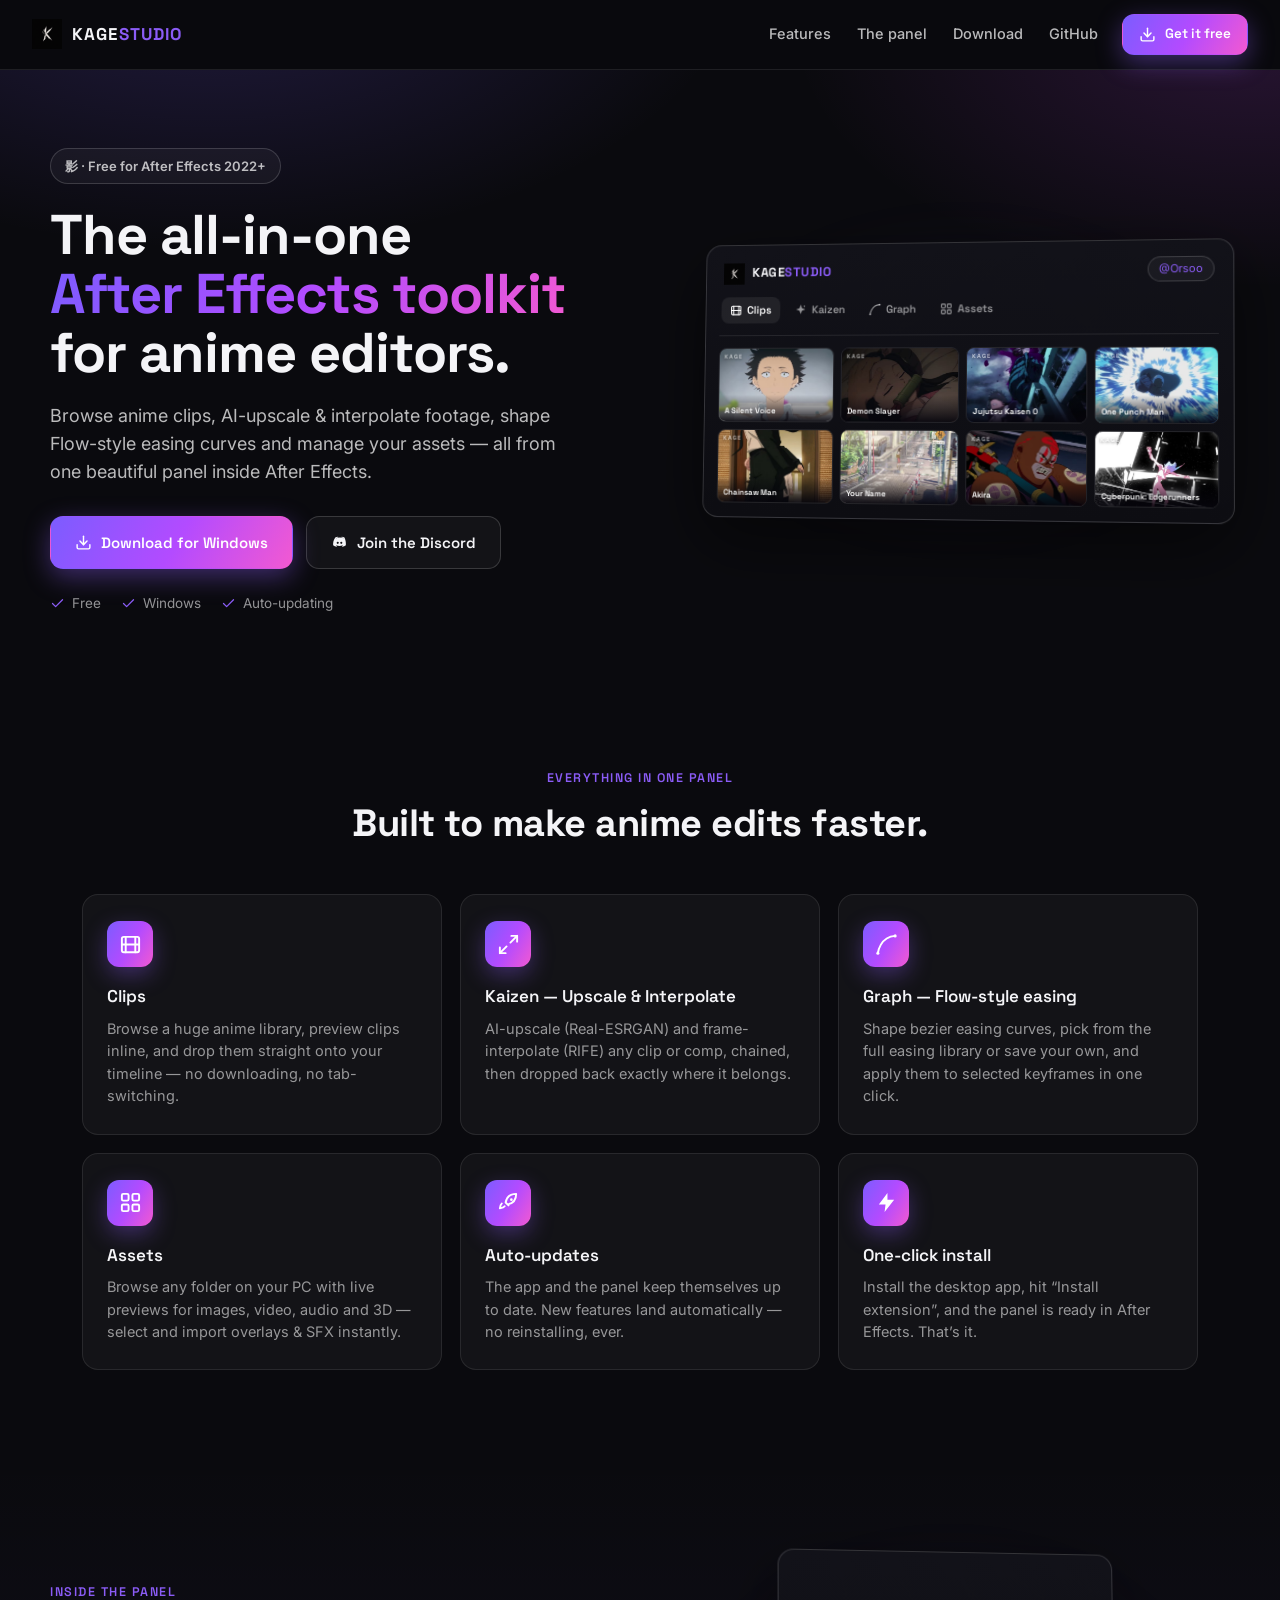
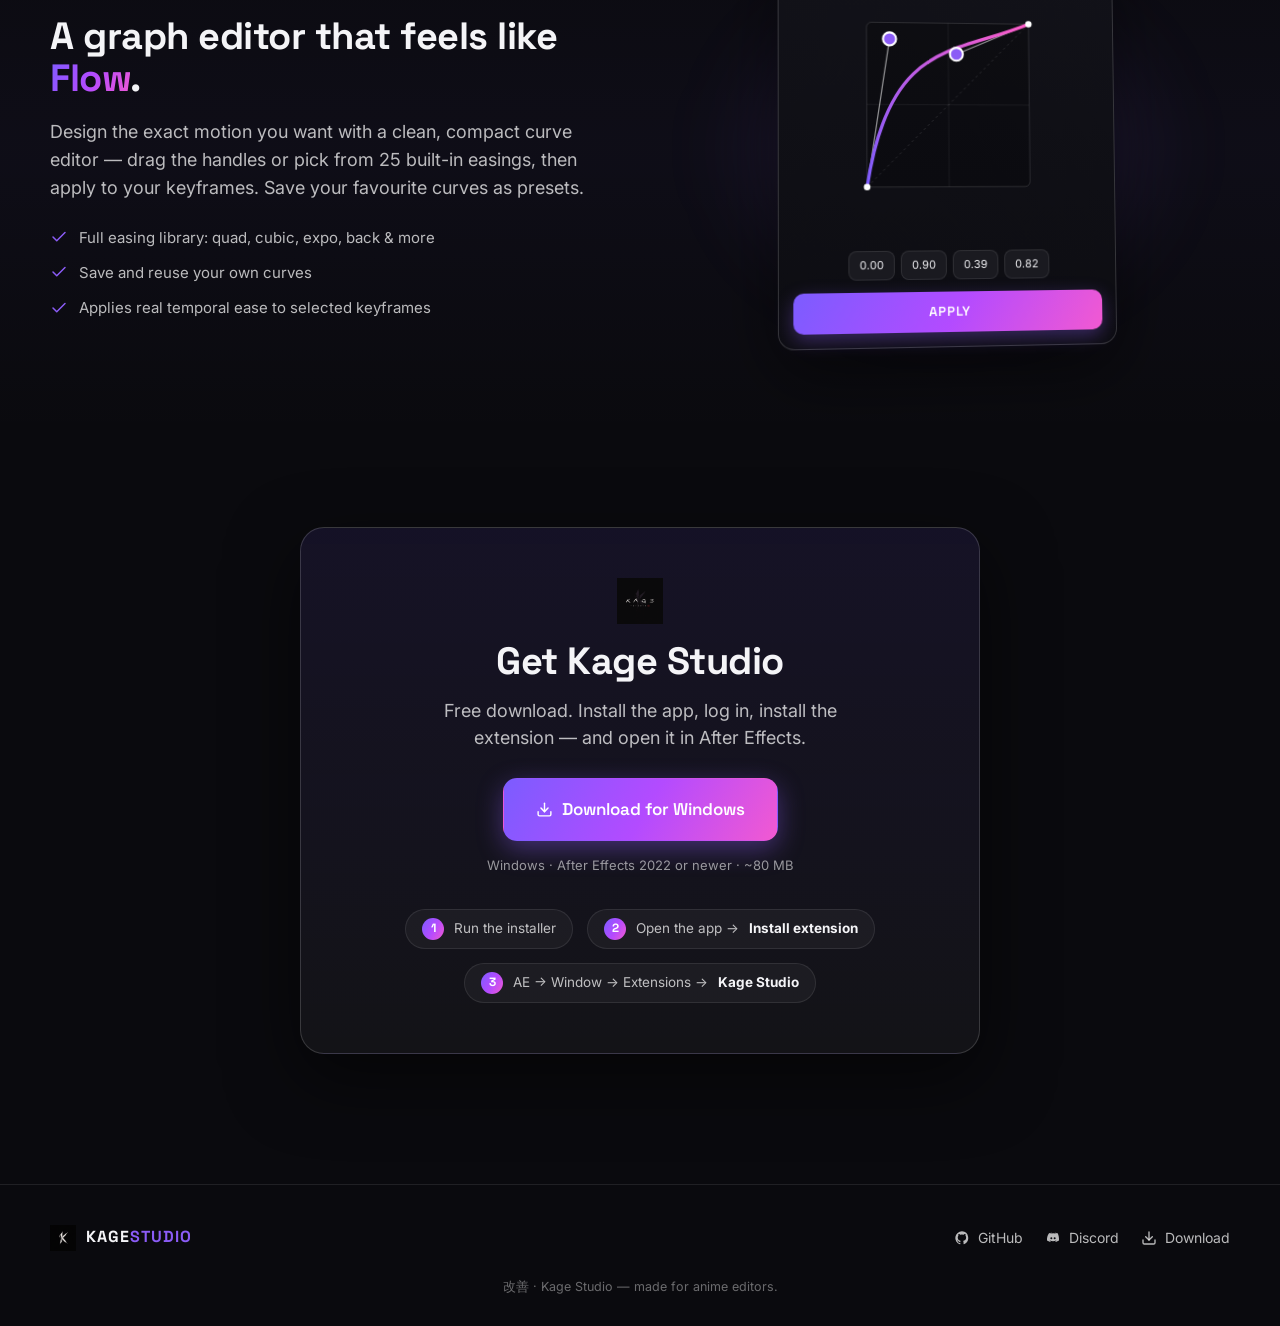
==== index.html @ c1c587dd "Kage Studio website" ====
<!DOCTYPE html>
<html lang="en">
<head>
    <meta charset="utf-8" />
    <meta name="viewport" content="width=device-width, initial-scale=1" />
    <title>Kage Studio — the all-in-one After Effects toolkit for anime editors</title>
    <meta name="description" content="Browse anime clips, AI-upscale and interpolate footage, shape Flow-style easing curves and manage assets — all inside an After Effects panel. Free, with automatic updates." />
    <meta property="og:title" content="Kage Studio" />
    <meta property="og:description" content="The all-in-one After Effects toolkit for anime editors." />
    <meta property="og:type" content="website" />
    <link rel="icon" href="assets/logo-k.png" />
    <link rel="preconnect" href="https://fonts.googleapis.com" />
    <link rel="preconnect" href="https://fonts.gstatic.com" crossorigin />
    <link href="https://fonts.googleapis.com/css2?family=Inter:wght@400;500;600;700&family=Space+Grotesk:wght@500;600;700&display=swap" rel="stylesheet" />
    <link rel="stylesheet" href="style.css" />
</head>
<body>
    <!-- icon sprite -->
    <svg width="0" height="0" style="position:absolute" aria-hidden="true">
        <symbol id="i-film" viewBox="0 0 24 24"><rect x="3" y="4" width="18" height="16" rx="2"/><line x1="7" y1="4" x2="7" y2="20"/><line x1="17" y1="4" x2="17" y2="20"/><line x1="3" y1="12" x2="21" y2="12"/></symbol>
        <symbol id="i-kaizen" viewBox="0 0 24 24"><path d="M12 2l2.4 6.6L21 11l-6.6 2.4L12 20l-2.4-6.6L3 11l6.6-2.4z" fill="currentColor" stroke="none"/><circle cx="19" cy="5" r="1.4" fill="currentColor" stroke="none"/></symbol>
        <symbol id="i-graph" viewBox="0 0 24 24"><path d="M3 21C3 21 5 4 21 3"/><circle cx="3" cy="21" r="1.6" fill="currentColor" stroke="none"/><circle cx="21" cy="3" r="1.6" fill="currentColor" stroke="none"/></symbol>
        <symbol id="i-assets" viewBox="0 0 24 24"><rect x="3" y="3" width="7" height="7" rx="1.5"/><rect x="14" y="3" width="7" height="7" rx="1.5"/><rect x="3" y="14" width="7" height="7" rx="1.5"/><rect x="14" y="14" width="7" height="7" rx="1.5"/></symbol>
        <symbol id="i-rocket" viewBox="0 0 24 24"><path d="M5 13c-1.5 1-2 5-2 5s4-.5 5-2"/><path d="M12 15l-3-3c1-5 4-9 11-9 0 7-4 10-9 11z"/><circle cx="15" cy="9" r="1.4" fill="currentColor" stroke="none"/></symbol>
        <symbol id="i-download" viewBox="0 0 24 24"><path d="M21 15v4a2 2 0 0 1-2 2H5a2 2 0 0 1-2-2v-4"/><polyline points="7 10 12 15 17 10"/><line x1="12" y1="15" x2="12" y2="3"/></symbol>
        <symbol id="i-upscale" viewBox="0 0 24 24"><polyline points="15 3 21 3 21 9"/><polyline points="9 21 3 21 3 15"/><line x1="21" y1="3" x2="14" y2="10"/><line x1="3" y1="21" x2="10" y2="14"/></symbol>
        <symbol id="i-bolt" viewBox="0 0 24 24"><polygon points="13 2 4 14 11 14 10 22 20 9 13 9 13 2" fill="currentColor" stroke="none"/></symbol>
        <symbol id="i-user" viewBox="0 0 24 24"><circle cx="12" cy="8" r="4"/><path d="M4 21c0-4 4-6 8-6s8 2 8 6"/></symbol>
        <symbol id="i-discord" viewBox="0 0 24 24"><path d="M19 5a16 16 0 0 0-4-1l-.3.6a12 12 0 0 1 3.4 1.7 13 13 0 0 0-11.2 0A12 12 0 0 1 10.3 4.6L10 4a16 16 0 0 0-4 1C3.5 8.6 2.8 12.2 3 15.8A16 16 0 0 0 7.9 18l.6-1a10 10 0 0 1-1.6-.8l.4-.3a11 11 0 0 0 9.4 0l.4.3a10 10 0 0 1-1.6.8l.6 1a16 16 0 0 0 4.9-2.2c.3-4.2-.6-7.7-2-10.8zM9.5 14a1.5 1.5 0 0 1 0-3 1.5 1.5 0 0 1 0 3zm5 0a1.5 1.5 0 0 1 0-3 1.5 1.5 0 0 1 0 3z" fill="currentColor" stroke="none"/></symbol>
        <symbol id="i-github" viewBox="0 0 24 24"><path d="M12 2a10 10 0 0 0-3.2 19.5c.5.1.7-.2.7-.5v-1.7c-2.8.6-3.4-1.3-3.4-1.3-.5-1.2-1.1-1.5-1.1-1.5-.9-.6.1-.6.1-.6 1 .1 1.5 1 1.5 1 .9 1.6 2.4 1.1 3 .9.1-.7.4-1.1.6-1.4-2.2-.300-4.6-1.1-4.6-5a3.9 3.9 0 0 1 1-2.7 3.6 3.6 0 0 1 .1-2.7s.8-.3 2.7 1a9.3 9.3 0 0 1 5 0c1.9-1.3 2.7-1 2.7-1 .5 1.3.2 2.3.1 2.7a3.9 3.9 0 0 1 1 2.7c0 3.9-2.3 4.7-4.6 5 .4.3.7.9.7 1.8v2.6c0 .3.2.6.7.5A10 10 0 0 0 12 2z" fill="currentColor" stroke="none"/></symbol>
        <symbol id="i-check" viewBox="0 0 24 24"><polyline points="20 6 9 17 4 12"/></symbol>
    </svg>

    <header id="nav">
        <a class="brand" href="#top">
            <img src="assets/logo-k.png" alt="" class="brand-mark" />
            <span class="brand-name">KAGE<span class="brand-sub">STUDIO</span></span>
        </a>
        <nav class="nav-links">
            <a href="#features">Features</a>
            <a href="#panel">The panel</a>
            <a href="#download">Download</a>
            <a class="nav-ghost" href="https://github.com/OrsooTR/kage-studio" target="_blank" rel="noopener">GitHub</a>
        </nav>
        <a class="btn btn-primary nav-cta" href="#download"><svg class="ic"><use href="#i-download"/></svg> Get it free</a>
    </header>

    <!-- ===================== HERO ===================== -->
    <section id="top" class="hero">
        <div class="hero-bg"></div>
        <div class="hero-inner">
            <div class="hero-copy">
                <div class="badge-pill">影 · Free for After Effects 2022+</div>
                <h1>The all-in-one<br /><span class="grad-text">After Effects toolkit</span><br />for anime editors.</h1>
                <p class="lead">Browse anime clips, AI-upscale &amp; interpolate footage, shape Flow-style easing curves and manage your assets — all from one beautiful panel inside After Effects.</p>
                <div class="hero-cta">
                    <a class="btn btn-primary btn-lg" href="#download"><svg class="ic"><use href="#i-download"/></svg> Download for Windows</a>
                    <a class="btn btn-ghost btn-lg" href="#joindiscord" data-discord><svg class="ic"><use href="#i-discord"/></svg> Join the Discord</a>
                </div>
                <div class="hero-meta">
                    <span><svg class="ic"><use href="#i-check"/></svg> Free</span>
                    <span><svg class="ic"><use href="#i-check"/></svg> Windows</span>
                    <span><svg class="ic"><use href="#i-check"/></svg> Auto-updating</span>
                </div>
            </div>

            <!-- live panel mockup -->
            <div class="mock" aria-hidden="true">
                <div class="mock-glow"></div>
                <div class="mock-panel">
                    <div class="mp-top">
                        <div class="mp-brand"><img src="assets/logo-k.png" alt="" /><span>KAGE<b>STUDIO</b></span></div>
                        <div class="mp-acct">@Orsoo</div>
                    </div>
                    <div class="mp-tabs">
                        <span class="mp-tab active"><svg class="ic"><use href="#i-film"/></svg>Clips</span>
                        <span class="mp-tab"><svg class="ic"><use href="#i-kaizen"/></svg>Kaizen</span>
                        <span class="mp-tab"><svg class="ic"><use href="#i-graph"/></svg>Graph</span>
                        <span class="mp-tab"><svg class="ic"><use href="#i-assets"/></svg>Assets</span>
                    </div>
                    <div class="mp-grid" id="mpGrid"></div>
                </div>
            </div>
        </div>
    </section>

    <!-- ===================== FEATURES ===================== -->
    <section id="features" class="section">
        <div class="section-head">
            <span class="kicker">Everything in one panel</span>
            <h2>Built to make anime edits faster.</h2>
        </div>
        <div class="feature-grid">
            <article class="feature">
                <div class="feat-ic"><svg class="ic"><use href="#i-film"/></svg></div>
                <h3>Clips</h3>
                <p>Browse a huge anime library, preview clips inline, and drop them straight onto your timeline — no downloading, no tab-switching.</p>
            </article>
            <article class="feature">
                <div class="feat-ic"><svg class="ic"><use href="#i-upscale"/></svg></div>
                <h3>Kaizen — Upscale &amp; Interpolate</h3>
                <p>AI-upscale (Real-ESRGAN) and frame-interpolate (RIFE) any clip or comp, chained, then dropped back exactly where it belongs.</p>
            </article>
            <article class="feature">
                <div class="feat-ic"><svg class="ic"><use href="#i-graph"/></svg></div>
                <h3>Graph — Flow-style easing</h3>
                <p>Shape bezier easing curves, pick from the full easing library or save your own, and apply them to selected keyframes in one click.</p>
            </article>
            <article class="feature">
                <div class="feat-ic"><svg class="ic"><use href="#i-assets"/></svg></div>
                <h3>Assets</h3>
                <p>Browse any folder on your PC with live previews for images, video, audio and 3D — select and import overlays &amp; SFX instantly.</p>
            </article>
            <article class="feature">
                <div class="feat-ic"><svg class="ic"><use href="#i-rocket"/></svg></div>
                <h3>Auto-updates</h3>
                <p>The app and the panel keep themselves up to date. New features land automatically — no reinstalling, ever.</p>
            </article>
            <article class="feature">
                <div class="feat-ic"><svg class="ic"><use href="#i-bolt"/></svg></div>
                <h3>One-click install</h3>
                <p>Install the desktop app, hit “Install extension”, and the panel is ready in After Effects. That’s it.</p>
            </article>
        </div>
    </section>

    <!-- ===================== PANEL SHOWCASE ===================== -->
    <section id="panel" class="section section-alt">
        <div class="showcase">
            <div class="showcase-copy">
                <span class="kicker">Inside the panel</span>
                <h2>A graph editor that feels like <span class="grad-text">Flow</span>.</h2>
                <p class="lead">Design the exact motion you want with a clean, compact curve editor — drag the handles or pick from 25 built-in easings, then apply to your keyframes. Save your favourite curves as presets.</p>
                <ul class="ticks">
                    <li><svg class="ic"><use href="#i-check"/></svg> Full easing library: quad, cubic, expo, back &amp; more</li>
                    <li><svg class="ic"><use href="#i-check"/></svg> Save and reuse your own curves</li>
                    <li><svg class="ic"><use href="#i-check"/></svg> Applies real temporal ease to selected keyframes</li>
                </ul>
            </div>
            <div class="showcase-mock">
                <div class="mock-glow"></div>
                <div class="mock-panel graph-mock">
                    <svg viewBox="0 -30 280 340" class="gmock-svg">
                        <defs><linearGradient id="gcurve" x1="0" y1="1" x2="1" y2="0"><stop offset="0" stop-color="#7c5cff"/><stop offset="1" stop-color="#ff5cc8"/></linearGradient></defs>
                        <rect x="40" y="40" width="200" height="200" rx="6" fill="rgba(0,0,0,0.25)" stroke="rgba(255,255,255,0.16)"/>
                        <line x1="40" y1="140" x2="240" y2="140" stroke="rgba(255,255,255,0.08)"/>
                        <line x1="140" y1="40" x2="140" y2="240" stroke="rgba(255,255,255,0.08)"/>
                        <line x1="40" y1="240" x2="240" y2="40" stroke="rgba(255,255,255,0.16)" stroke-dasharray="3 4"/>
                        <line x1="40" y1="240" x2="68" y2="60" stroke="rgba(255,255,255,0.55)" stroke-width="1.5"/>
                        <line x1="240" y1="40" x2="150" y2="78" stroke="rgba(255,255,255,0.55)" stroke-width="1.5"/>
                        <path d="M40 240 C 68 60 150 78 240 40" fill="none" stroke="url(#gcurve)" stroke-width="4" stroke-linecap="round"/>
                        <circle cx="40" cy="240" r="4" fill="#fff"/><circle cx="240" cy="40" r="4" fill="#fff"/>
                        <circle cx="68" cy="60" r="8" fill="#8b5cf6" stroke="#fff" stroke-width="2.5"/>
                        <circle cx="150" cy="78" r="8" fill="#8b5cf6" stroke="#fff" stroke-width="2.5"/>
                    </svg>
                    <div class="gmock-vals"><span>0.00</span><span>0.90</span><span>0.39</span><span>0.82</span></div>
                    <div class="gmock-apply">APPLY</div>
                </div>
            </div>
        </div>
    </section>

    <!-- ===================== DOWNLOAD ===================== -->
    <section id="download" class="section download">
        <div class="dl-card">
            <img src="assets/logo-full.png" alt="Kage Studio" class="dl-logo" />
            <h2>Get Kage Studio</h2>
            <p class="lead">Free download. Install the app, log in, install the extension — and open it in After Effects.</p>
            <a class="btn btn-primary btn-xl" href="https://github.com/OrsooTR/kage-studio/releases/latest/download/KageStudioSetup.exe"><svg class="ic"><use href="#i-download"/></svg> Download for Windows</a>
            <p class="muted small">Windows · After Effects 2022 or newer · ~80&nbsp;MB</p>
            <div class="dl-steps">
                <div class="step"><span class="num">1</span> Run the installer</div>
                <div class="step"><span class="num">2</span> Open the app → <b>Install extension</b></div>
                <div class="step"><span class="num">3</span> AE → Window → Extensions → <b>Kage Studio</b></div>
            </div>
        </div>
    </section>

    <footer id="foot">
        <div class="foot-inner">
            <div class="foot-brand">
                <img src="assets/logo-k.png" alt="" />
                <span>KAGE<b>STUDIO</b></span>
            </div>
            <div class="foot-links">
                <a href="https://github.com/OrsooTR/kage-studio" target="_blank" rel="noopener"><svg class="ic"><use href="#i-github"/></svg> GitHub</a>
                <a href="#joindiscord" data-discord><svg class="ic"><use href="#i-discord"/></svg> Discord</a>
                <a href="https://github.com/OrsooTR/kage-studio/releases/latest/download/KageStudioSetup.exe"><svg class="ic"><use href="#i-download"/></svg> Download</a>
            </div>
        </div>
        <div class="foot-bottom">改善 · Kage Studio — made for anime editors.</div>
    </footer>

    <script src="script.js"></script>
</body>
</html>
---- style.css ----
:root{
  --bg-0:#0a0a0e; --bg-1:#101017; --surface:rgba(255,255,255,0.04); --surface-2:rgba(255,255,255,0.07);
  --line:rgba(255,255,255,0.09); --line-2:rgba(255,255,255,0.16);
  --text:#f4f4f7; --muted:rgba(255,255,255,0.56); --muted-2:rgba(255,255,255,0.72);
  --accent:#8b5cf6; --accent-2:#d04bff;
  --grad:linear-gradient(120deg,#7c5cff 0%,#b34bff 52%,#ff5cc8 110%);
  --r:16px; --r-sm:10px; --shadow:0 24px 70px rgba(0,0,0,0.55);
  --font:"Inter",-apple-system,"Segoe UI",Roboto,sans-serif;
  --disp:"Space Grotesk",var(--font);
  --ease:cubic-bezier(.22,1,.36,1);
}
*{box-sizing:border-box;margin:0;padding:0}
html{scroll-behavior:smooth}
body{font-family:var(--font);background:var(--bg-0);color:var(--text);line-height:1.55;-webkit-font-smoothing:antialiased;overflow-x:hidden}
a{color:inherit;text-decoration:none}
.ic{width:18px;height:18px;fill:none;stroke:currentColor;stroke-width:2;stroke-linecap:round;stroke-linejoin:round;flex:0 0 auto}
.grad-text{background:var(--grad);-webkit-background-clip:text;background-clip:text;color:transparent}
.kicker{display:inline-block;font-family:var(--disp);font-size:12.5px;font-weight:600;letter-spacing:1.5px;text-transform:uppercase;color:var(--accent);margin-bottom:14px}
.muted{color:var(--muted)} .small{font-size:13px}

/* buttons */
.btn{display:inline-flex;align-items:center;gap:9px;font-family:var(--disp);font-weight:600;font-size:14px;
  padding:11px 18px;border-radius:12px;cursor:pointer;border:1px solid transparent;transition:transform .12s var(--ease),filter .15s,background .15s,border-color .15s;white-space:nowrap}
.btn .ic{width:17px;height:17px}
.btn-primary{background:var(--grad);color:#fff;box-shadow:0 8px 26px rgba(139,92,246,.4)}
.btn-primary:hover{filter:brightness(1.08);transform:translateY(-2px)}
.btn-ghost{background:var(--surface);border-color:var(--line-2);color:var(--text)}
.btn-ghost:hover{background:var(--surface-2);transform:translateY(-2px)}
.btn-lg{padding:14px 24px;font-size:15px;border-radius:13px}
.btn-xl{padding:17px 32px;font-size:17px;border-radius:14px}

/* nav */
#nav{position:sticky;top:0;z-index:50;display:flex;align-items:center;gap:24px;
  padding:14px 32px;background:rgba(10,10,14,.72);backdrop-filter:blur(14px);border-bottom:1px solid var(--line)}
.brand{display:flex;align-items:center;gap:10px}
.brand-mark{width:30px;height:30px;object-fit:contain}
.brand-name{font-family:var(--disp);font-weight:700;letter-spacing:1px;font-size:17px}
.brand-sub{color:var(--accent);margin-left:1px}
.nav-links{margin-left:auto;display:flex;align-items:center;gap:26px;font-size:14.5px;font-weight:500;color:var(--muted-2)}
.nav-links a:hover{color:var(--text)}
.nav-cta{padding:9px 16px;font-size:13.5px}
@media(max-width:760px){.nav-links{display:none}}

/* hero */
.hero{position:relative;padding:78px 32px 60px;overflow:hidden}
.hero-bg{position:absolute;inset:-20% -10% auto;height:900px;z-index:0;pointer-events:none;
  background:radial-gradient(900px 500px at 22% 0%,rgba(124,92,255,.22),transparent 60%),
             radial-gradient(800px 460px at 90% 8%,rgba(208,75,255,.16),transparent 58%)}
.hero-inner{position:relative;z-index:1;max-width:1180px;margin:0 auto;display:grid;grid-template-columns:1.05fr .95fr;gap:54px;align-items:center}
.badge-pill{display:inline-block;font-size:13px;font-weight:600;color:var(--muted-2);
  padding:7px 14px;border:1px solid var(--line-2);border-radius:999px;background:var(--surface);margin-bottom:22px}
.hero h1{font-family:var(--disp);font-weight:700;font-size:clamp(34px,5vw,56px);line-height:1.05;letter-spacing:-1px}
.lead{color:var(--muted-2);font-size:clamp(15px,1.6vw,18px);margin-top:20px;max-width:540px}
.hero-cta{display:flex;flex-wrap:wrap;gap:13px;margin-top:30px}
.hero-meta{display:flex;flex-wrap:wrap;gap:20px;margin-top:24px;color:var(--muted);font-size:13.5px}
.hero-meta span{display:inline-flex;align-items:center;gap:7px}
.hero-meta .ic{width:15px;height:15px;color:var(--accent)}

/* panel mockup */
.mock{position:relative}
.mock-glow{position:absolute;inset:-12% -8%;z-index:0;border-radius:40px;filter:blur(40px);
  background:radial-gradient(closest-side,rgba(139,92,246,.32),transparent 70%)}
.mock-panel{position:relative;z-index:1;background:linear-gradient(180deg,#121219,#0d0d12);border:1px solid var(--line-2);
  border-radius:var(--r);padding:14px;box-shadow:var(--shadow);transform:perspective(1400px) rotateY(-8deg) rotateX(3deg)}
.mp-top{display:flex;align-items:center;justify-content:space-between;padding:2px 4px 12px}
.mp-brand{display:flex;align-items:center;gap:8px;font-family:var(--disp);font-weight:700;font-size:13px;letter-spacing:.5px}
.mp-brand img{width:22px;height:22px;object-fit:contain}
.mp-brand b{color:var(--accent);font-weight:700}
.mp-acct{font-size:11px;color:var(--accent);background:var(--surface);border:1px solid var(--line-2);padding:3px 10px;border-radius:999px}
.mp-tabs{display:flex;gap:6px;padding:0 2px 12px;border-bottom:1px solid var(--line)}
.mp-tab{display:inline-flex;align-items:center;gap:5px;font-family:var(--disp);font-size:11px;font-weight:600;color:var(--muted);padding:5px 9px;border-radius:8px}
.mp-tab .ic{width:13px;height:13px}
.mp-tab.active{color:#fff;background:var(--surface-2)}
.mp-grid{display:grid;grid-template-columns:repeat(4,1fr);gap:7px;padding-top:12px}
.mp-card{position:relative;aspect-ratio:16/10;border-radius:8px;overflow:hidden;border:1px solid var(--line)}
.mp-card img{width:100%;height:100%;object-fit:cover;display:block}
.mp-card::after{content:"KAGE";position:absolute;top:4px;left:5px;font-family:var(--disp);font-weight:700;font-size:6px;letter-spacing:1px;color:#fff;opacity:.6;text-shadow:0 1px 3px rgba(0,0,0,.8)}
.mp-card .cap{position:absolute;left:0;right:0;bottom:0;padding:10px 6px 4px;font-family:var(--disp);font-weight:600;font-size:8px;color:#fff;
  background:linear-gradient(to top,rgba(6,5,12,.92),transparent);white-space:nowrap;overflow:hidden;text-overflow:ellipsis}
@media(max-width:900px){.hero-inner{grid-template-columns:1fr;gap:40px}.mock-panel{transform:none}.lead{max-width:none}}

/* sections */
.section{padding:90px 32px;max-width:1180px;margin:0 auto}
.section-alt{background:linear-gradient(180deg,transparent,rgba(124,92,255,.04),transparent);max-width:none}
.section-head{text-align:center;max-width:680px;margin:0 auto 50px}
.section-head h2,.showcase h2,.download h2{font-family:var(--disp);font-weight:700;font-size:clamp(26px,3.4vw,38px);letter-spacing:-.5px;line-height:1.1}

/* features */
.feature-grid{display:grid;grid-template-columns:repeat(3,1fr);gap:18px}
.feature{background:var(--surface);border:1px solid var(--line);border-radius:var(--r);padding:26px 24px;transition:transform .18s var(--ease),border-color .18s,background .18s}
.feature:hover{transform:translateY(-4px);border-color:var(--line-2);background:var(--surface-2)}
.feat-ic{width:46px;height:46px;border-radius:12px;display:grid;place-items:center;margin-bottom:16px;
  background:var(--grad);box-shadow:0 8px 22px rgba(139,92,246,.35)}
.feat-ic .ic{width:23px;height:23px;color:#fff}
.feature h3{font-family:var(--disp);font-size:17px;font-weight:600;margin-bottom:8px}
.feature p{color:var(--muted);font-size:14.5px}
@media(max-width:880px){.feature-grid{grid-template-columns:1fr 1fr}}
@media(max-width:560px){.feature-grid{grid-template-columns:1fr}}

/* showcase */
.showcase{max-width:1180px;margin:0 auto;display:grid;grid-template-columns:1fr 1fr;gap:54px;align-items:center}
.showcase-copy .lead{margin-top:18px}
.ticks{list-style:none;margin-top:24px;display:flex;flex-direction:column;gap:12px}
.ticks li{display:flex;align-items:center;gap:11px;color:var(--muted-2);font-size:15px}
.ticks .ic{width:18px;height:18px;color:var(--accent)}
.showcase-mock{position:relative}
.graph-mock{max-width:340px;margin:0 auto;display:flex;flex-direction:column;align-items:center;transform:perspective(1400px) rotateY(8deg) rotateX(3deg)}
.gmock-svg{width:230px;height:auto}
.gmock-vals{display:flex;gap:6px;margin:6px 0 12px}
.gmock-vals span{font-size:11px;font-variant-numeric:tabular-nums;color:var(--text);background:#1a1a20;border:1px solid var(--line);border-radius:8px;padding:5px 10px}
.gmock-apply{width:100%;text-align:center;font-family:var(--disp);font-weight:600;letter-spacing:1px;font-size:13px;color:#fff;background:var(--grad);border-radius:10px;padding:10px;box-shadow:0 6px 18px rgba(139,92,246,.35)}
@media(max-width:880px){.showcase{grid-template-columns:1fr;gap:40px}.graph-mock{transform:none}}

/* download */
.download{text-align:center}
.dl-card{max-width:680px;margin:0 auto;background:linear-gradient(180deg,rgba(124,92,255,.10),var(--surface));
  border:1px solid var(--line-2);border-radius:24px;padding:50px 36px;box-shadow:var(--shadow)}
.dl-logo{height:46px;object-fit:contain;margin-bottom:10px;opacity:.95}
.dl-card .lead{margin:14px auto 26px;max-width:460px}
.btn-xl{margin:0 auto}
.dl-card .small{margin-top:14px}
.dl-steps{display:flex;flex-wrap:wrap;justify-content:center;gap:14px;margin-top:34px;text-align:left}
.step{display:flex;align-items:center;gap:10px;font-size:13.5px;color:var(--muted-2);background:var(--surface);border:1px solid var(--line);border-radius:999px;padding:8px 16px}
.step .num{display:grid;place-items:center;width:22px;height:22px;border-radius:50%;background:var(--grad);color:#fff;font-family:var(--disp);font-weight:700;font-size:12px}
.step b{color:var(--text)}

/* footer */
#foot{border-top:1px solid var(--line);padding:40px 32px 30px;margin-top:40px}
.foot-inner{max-width:1180px;margin:0 auto;display:flex;align-items:center;justify-content:space-between;gap:24px;flex-wrap:wrap}
.foot-brand{display:flex;align-items:center;gap:10px;font-family:var(--disp);font-weight:700;letter-spacing:1px}
.foot-brand img{width:26px;height:26px;object-fit:contain}.foot-brand b{color:var(--accent)}
.foot-links{display:flex;gap:22px;flex-wrap:wrap}
.foot-links a{display:inline-flex;align-items:center;gap:8px;color:var(--muted-2);font-size:14px}
.foot-links a:hover{color:var(--text)}.foot-links .ic{width:16px;height:16px}
.foot-bottom{max-width:1180px;margin:26px auto 0;color:var(--muted);font-size:12.5px;text-align:center;opacity:.7}

/* scroll reveal */
.reveal{opacity:0;transform:translateY(22px);transition:opacity .6s var(--ease),transform .6s var(--ease)}
.reveal.in{opacity:1;transform:none}
@media(prefers-reduced-motion:reduce){.reveal{opacity:1;transform:none}}
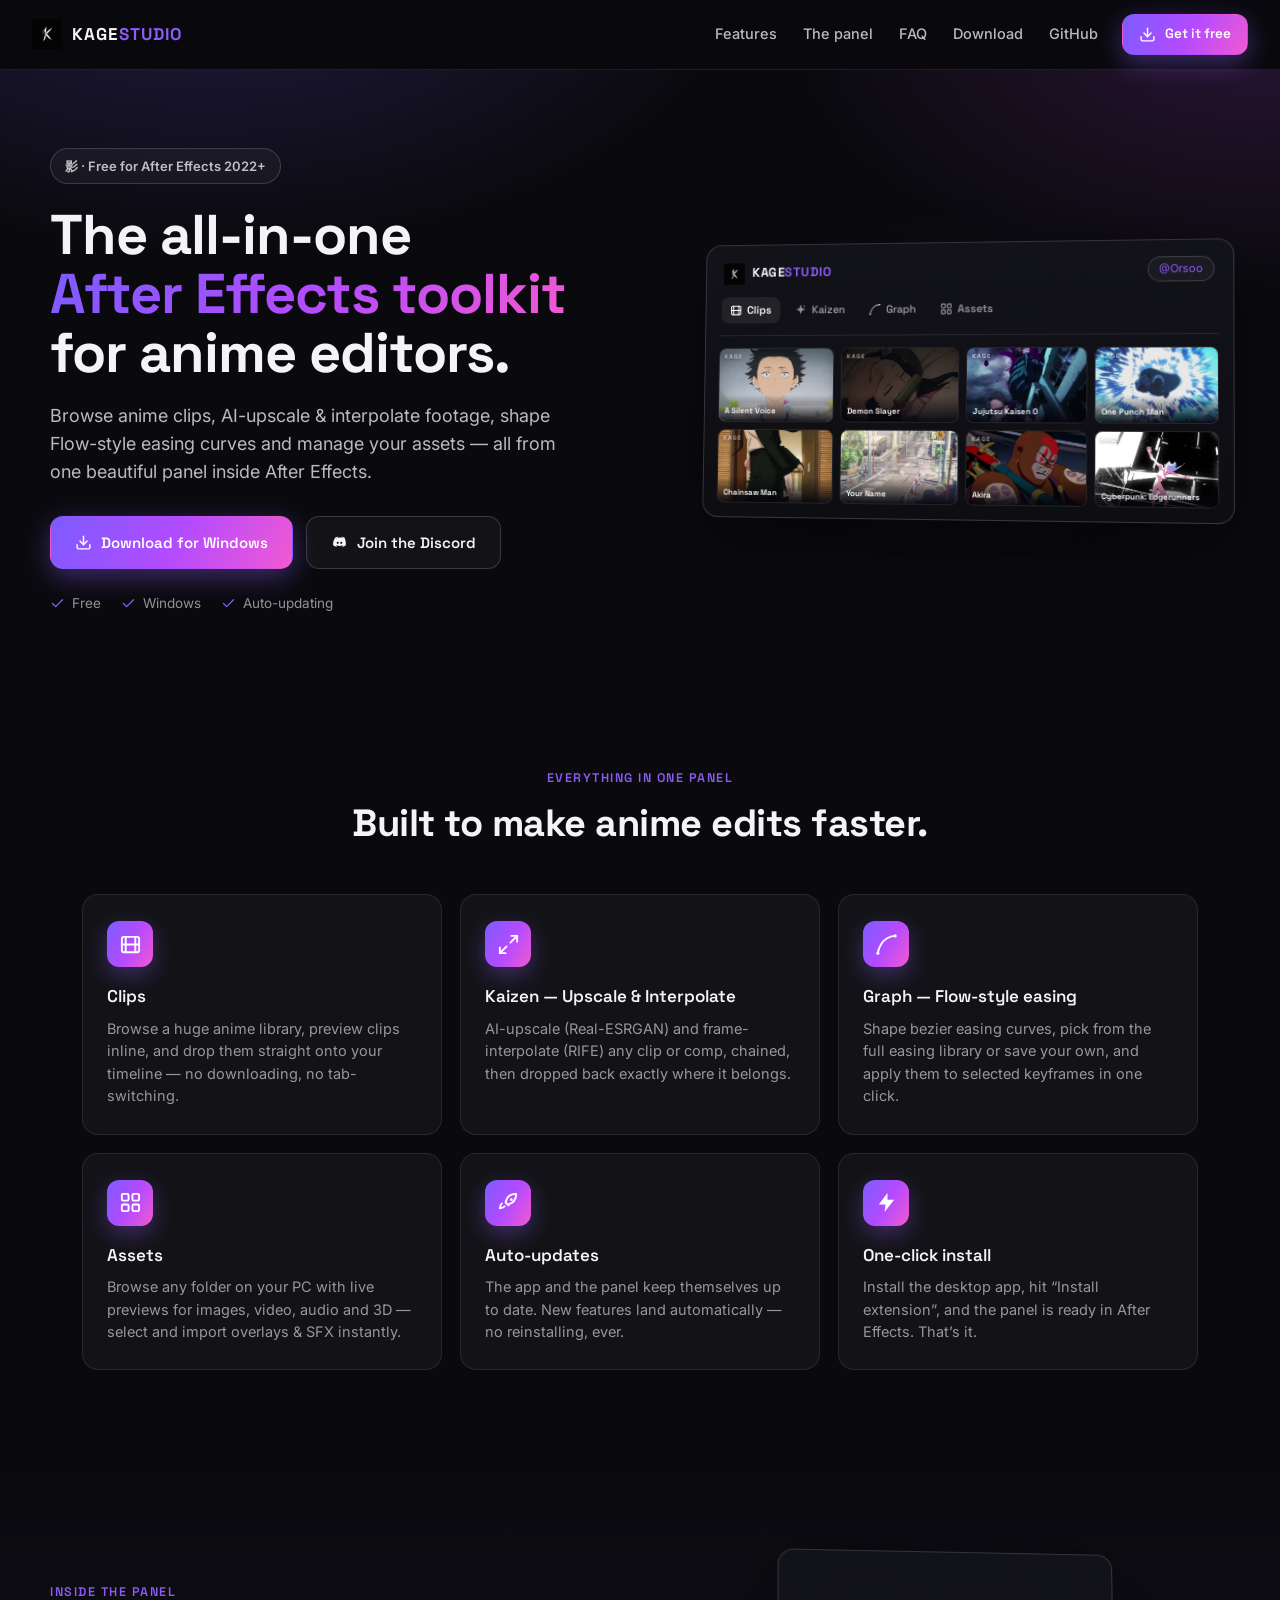
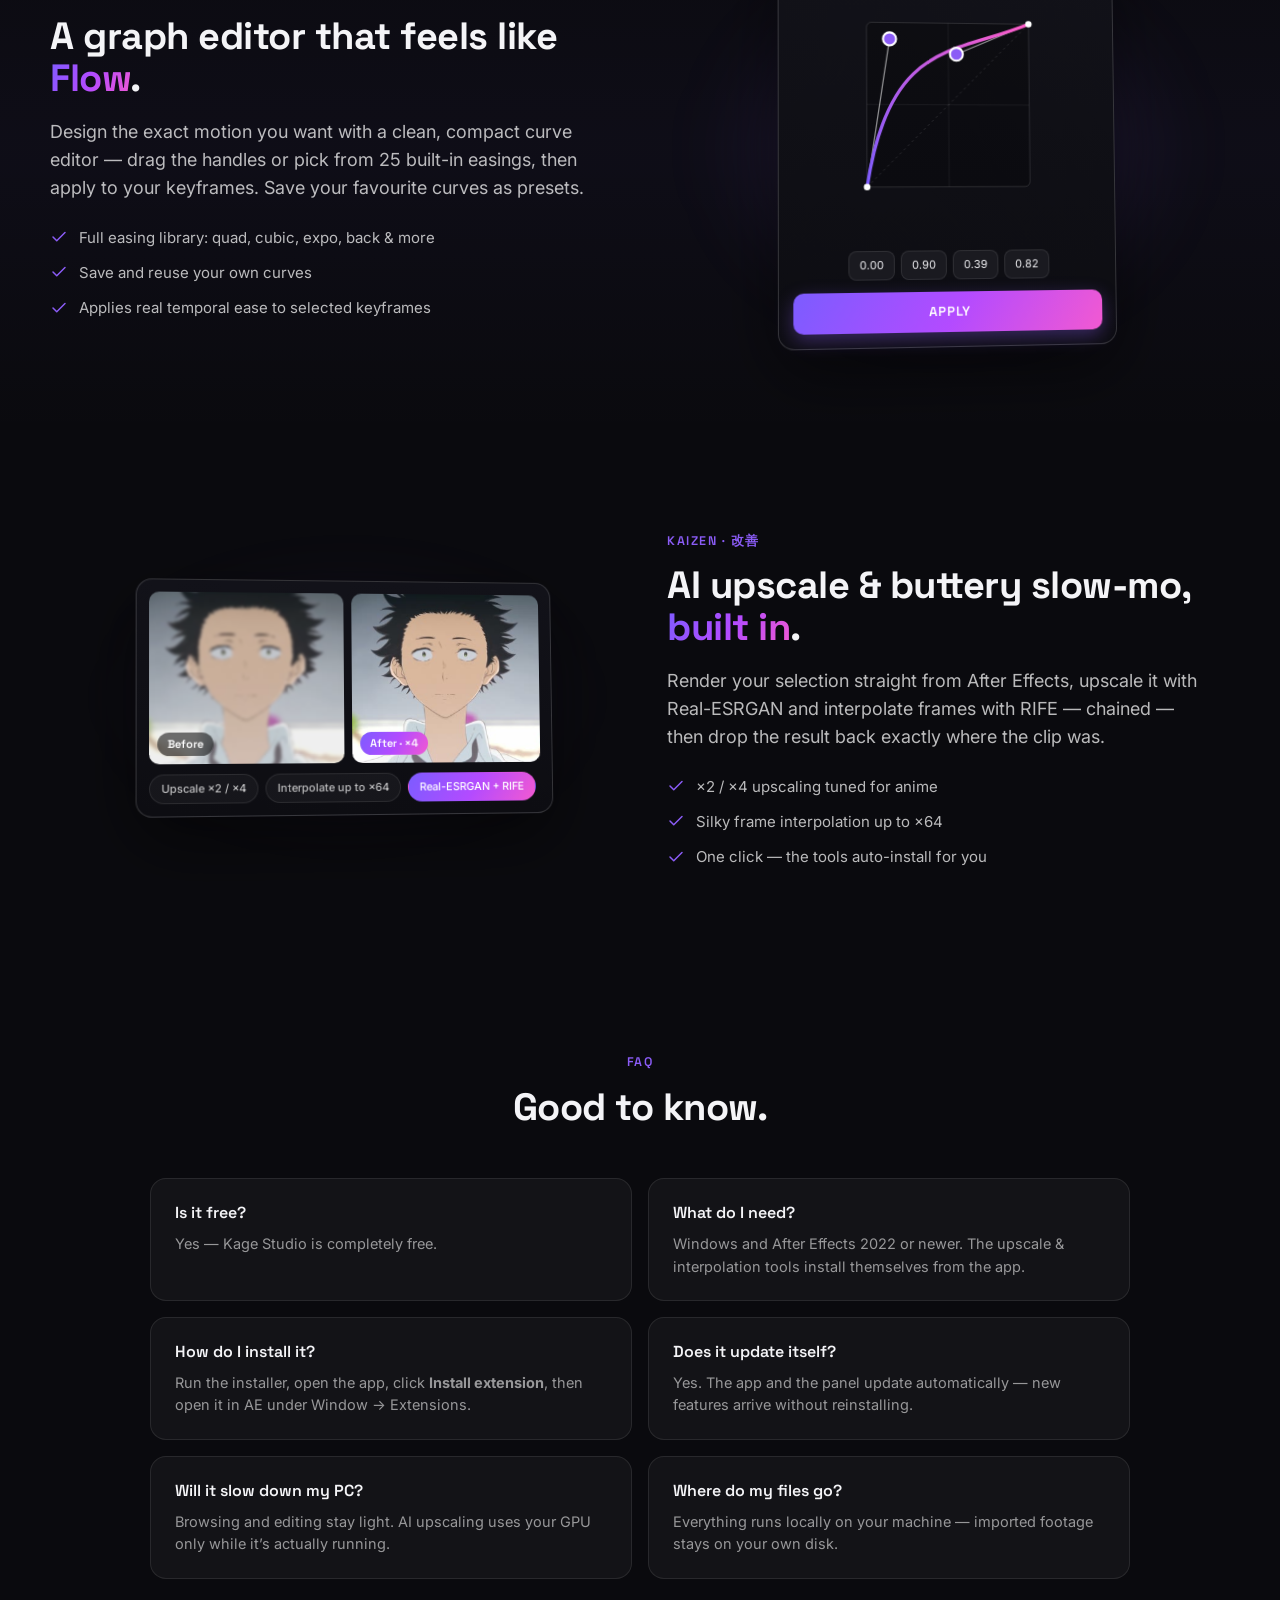
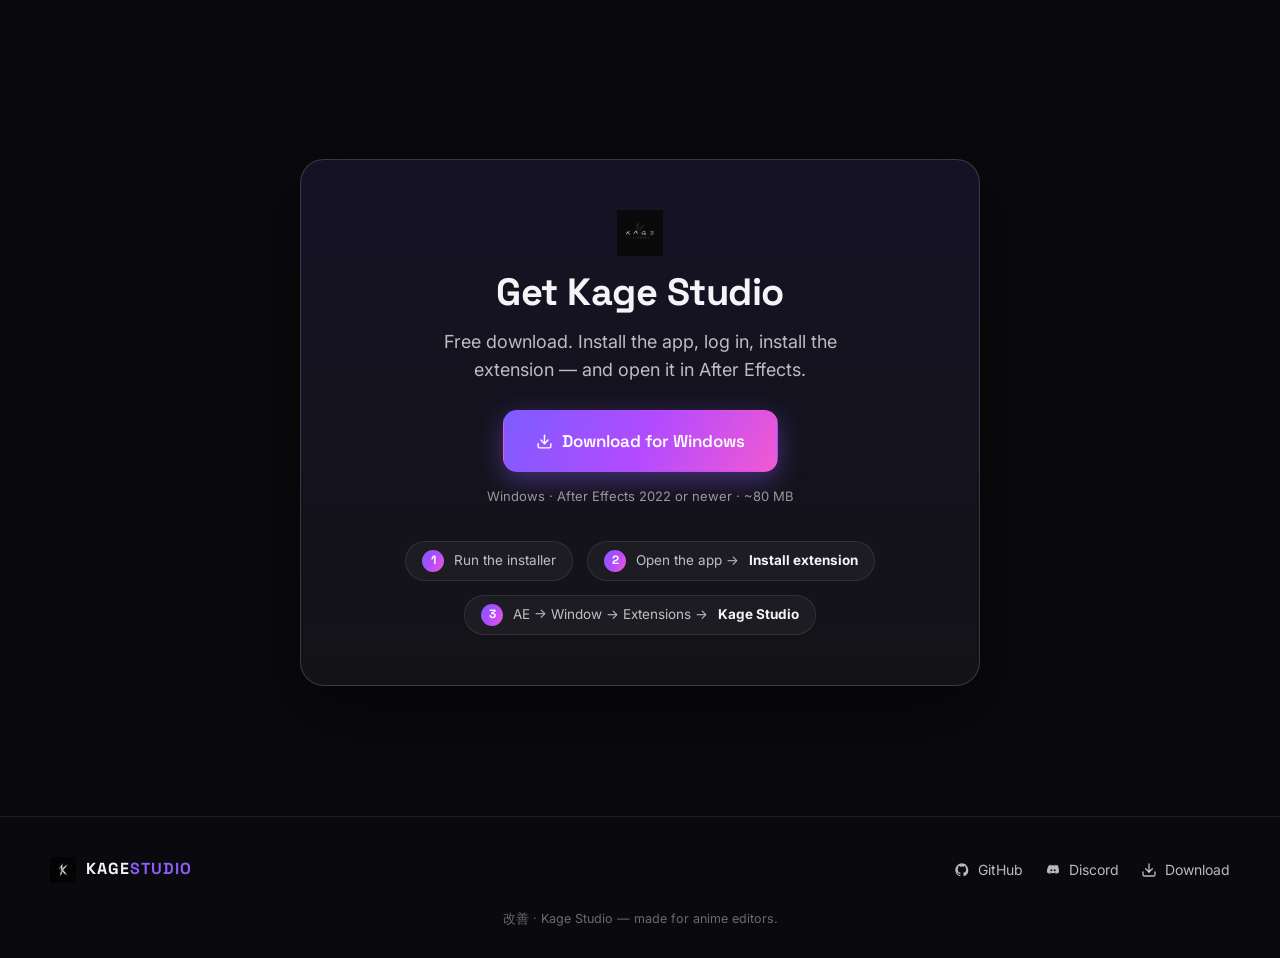
==== commit b03763d2: "Add Kaizen showcase and FAQ sections" ====
--- a/index.html
+++ b/index.html
@@ -39,6 +39,7 @@
         <nav class="nav-links">
             <a href="#features">Features</a>
             <a href="#panel">The panel</a>
+            <a href="#faq">FAQ</a>
             <a href="#download">Download</a>
             <a class="nav-ghost" href="https://github.com/OrsooTR/kage-studio" target="_blank" rel="noopener">GitHub</a>
         </nav>
@@ -160,6 +161,52 @@
         </div>
     </section>
 
+    <!-- ===================== KAIZEN ===================== -->
+    <section class="section">
+        <div class="showcase">
+            <div class="showcase-mock">
+                <div class="mock-glow"></div>
+                <div class="ba-card">
+                    <div class="ba">
+                        <figure class="ba-half"><img src="assets/covers/a-silent-voice.jpg" alt="" /><figcaption>Before</figcaption></figure>
+                        <figure class="ba-half sharp"><img src="assets/covers/a-silent-voice.jpg" alt="" /><figcaption>After · ×4</figcaption></figure>
+                    </div>
+                    <div class="ba-foot">
+                        <span class="chip">Upscale ×2 / ×4</span>
+                        <span class="chip">Interpolate up to ×64</span>
+                        <span class="chip on">Real-ESRGAN + RIFE</span>
+                    </div>
+                </div>
+            </div>
+            <div class="showcase-copy">
+                <span class="kicker">Kaizen · 改善</span>
+                <h2>AI upscale &amp; buttery slow-mo, <span class="grad-text">built in</span>.</h2>
+                <p class="lead">Render your selection straight from After Effects, upscale it with Real-ESRGAN and interpolate frames with RIFE — chained — then drop the result back exactly where the clip was.</p>
+                <ul class="ticks">
+                    <li><svg class="ic"><use href="#i-check"/></svg> ×2 / ×4 upscaling tuned for anime</li>
+                    <li><svg class="ic"><use href="#i-check"/></svg> Silky frame interpolation up to ×64</li>
+                    <li><svg class="ic"><use href="#i-check"/></svg> One click — the tools auto-install for you</li>
+                </ul>
+            </div>
+        </div>
+    </section>
+
+    <!-- ===================== FAQ ===================== -->
+    <section id="faq" class="section">
+        <div class="section-head">
+            <span class="kicker">FAQ</span>
+            <h2>Good to know.</h2>
+        </div>
+        <div class="faq-grid">
+            <div class="faq"><h3>Is it free?</h3><p>Yes — Kage Studio is completely free.</p></div>
+            <div class="faq"><h3>What do I need?</h3><p>Windows and After Effects 2022 or newer. The upscale &amp; interpolation tools install themselves from the app.</p></div>
+            <div class="faq"><h3>How do I install it?</h3><p>Run the installer, open the app, click <b>Install extension</b>, then open it in AE under Window → Extensions.</p></div>
+            <div class="faq"><h3>Does it update itself?</h3><p>Yes. The app and the panel update automatically — new features arrive without reinstalling.</p></div>
+            <div class="faq"><h3>Will it slow down my PC?</h3><p>Browsing and editing stay light. AI upscaling uses your GPU only while it’s actually running.</p></div>
+            <div class="faq"><h3>Where do my files go?</h3><p>Everything runs locally on your machine — imported footage stays on your own disk.</p></div>
+        </div>
+    </section>
+
     <!-- ===================== DOWNLOAD ===================== -->
     <section id="download" class="section download">
         <div class="dl-card">
--- a/style.css
+++ b/style.css
@@ -111,6 +111,30 @@
 .gmock-apply{width:100%;text-align:center;font-family:var(--disp);font-weight:600;letter-spacing:1px;font-size:13px;color:#fff;background:var(--grad);border-radius:10px;padding:10px;box-shadow:0 6px 18px rgba(139,92,246,.35)}
 @media(max-width:880px){.showcase{grid-template-columns:1fr;gap:40px}.graph-mock{transform:none}}
 
+/* kaizen before/after */
+.ba-card{position:relative;z-index:1;background:linear-gradient(180deg,#121219,#0d0d12);border:1px solid var(--line-2);
+  border-radius:var(--r);padding:12px;box-shadow:var(--shadow);max-width:420px;margin:0 auto;
+  transform:perspective(1400px) rotateY(8deg) rotateX(3deg)}
+.ba{display:grid;grid-template-columns:1fr 1fr;gap:8px}
+.ba-half{position:relative;border-radius:10px;overflow:hidden;margin:0}
+.ba-half img{width:100%;height:170px;object-fit:cover;display:block}
+.ba-half:not(.sharp) img{filter:blur(1.6px) saturate(.85) contrast(.96) brightness(.96);image-rendering:pixelated;transform:scale(1.05)}
+.ba-half figcaption{position:absolute;left:8px;bottom:8px;font-family:var(--disp);font-size:11px;font-weight:600;color:#fff;
+  background:rgba(0,0,0,.55);padding:3px 10px;border-radius:999px;backdrop-filter:blur(4px)}
+.ba-half.sharp figcaption{background:var(--grad)}
+.ba-foot{display:flex;flex-wrap:wrap;gap:7px;margin-top:10px}
+.chip{font-size:11px;color:var(--muted-2);background:var(--surface);border:1px solid var(--line);border-radius:999px;padding:5px 11px;font-weight:500}
+.chip.on{color:#fff;background:var(--grad);border-color:transparent}
+@media(max-width:880px){.ba-card{transform:none}}
+
+/* faq */
+.faq-grid{display:grid;grid-template-columns:1fr 1fr;gap:16px;max-width:980px;margin:0 auto}
+.faq{background:var(--surface);border:1px solid var(--line);border-radius:var(--r);padding:22px 24px;transition:border-color .18s,background .18s}
+.faq:hover{border-color:var(--line-2);background:var(--surface-2)}
+.faq h3{font-family:var(--disp);font-size:16px;font-weight:600;margin-bottom:7px}
+.faq p{color:var(--muted);font-size:14.5px}
+@media(max-width:660px){.faq-grid{grid-template-columns:1fr}}
+
 /* download */
 .download{text-align:center}
 .dl-card{max-width:680px;margin:0 auto;background:linear-gradient(180deg,rgba(124,92,255,.10),var(--surface));
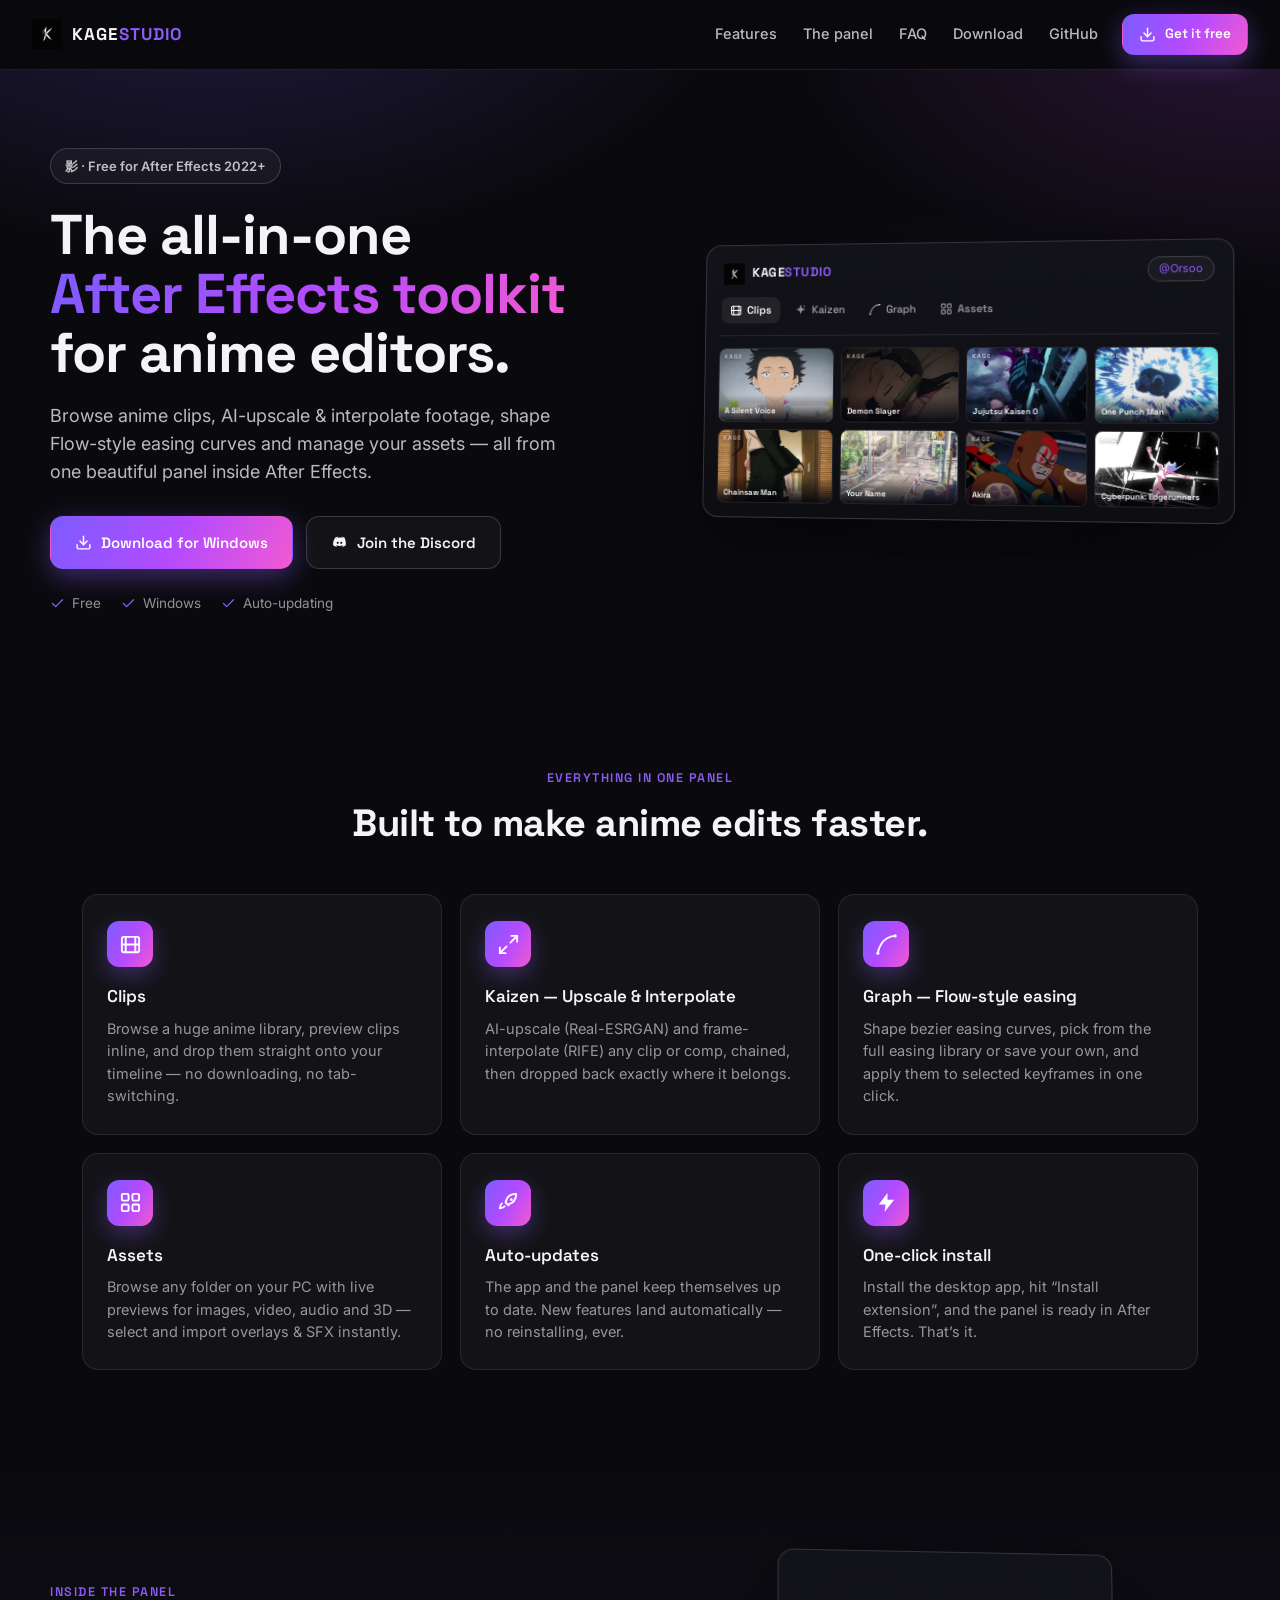
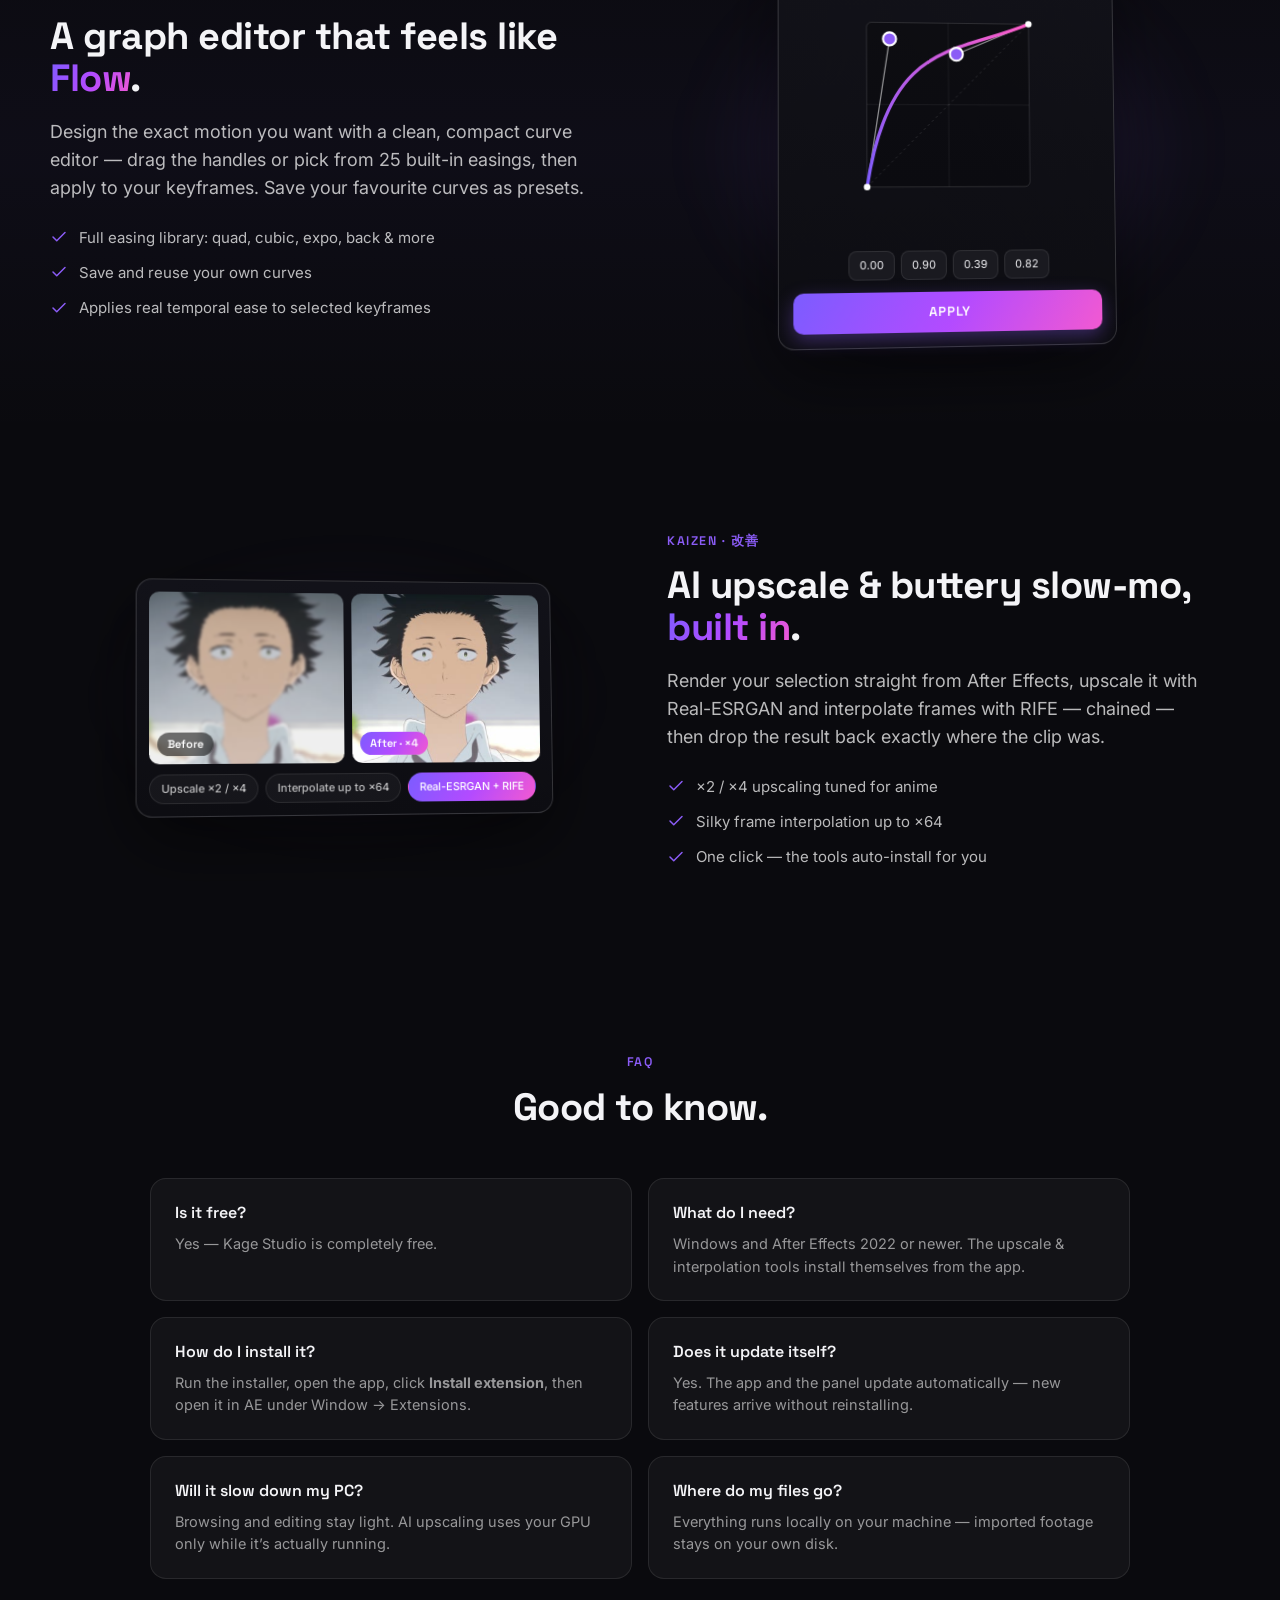
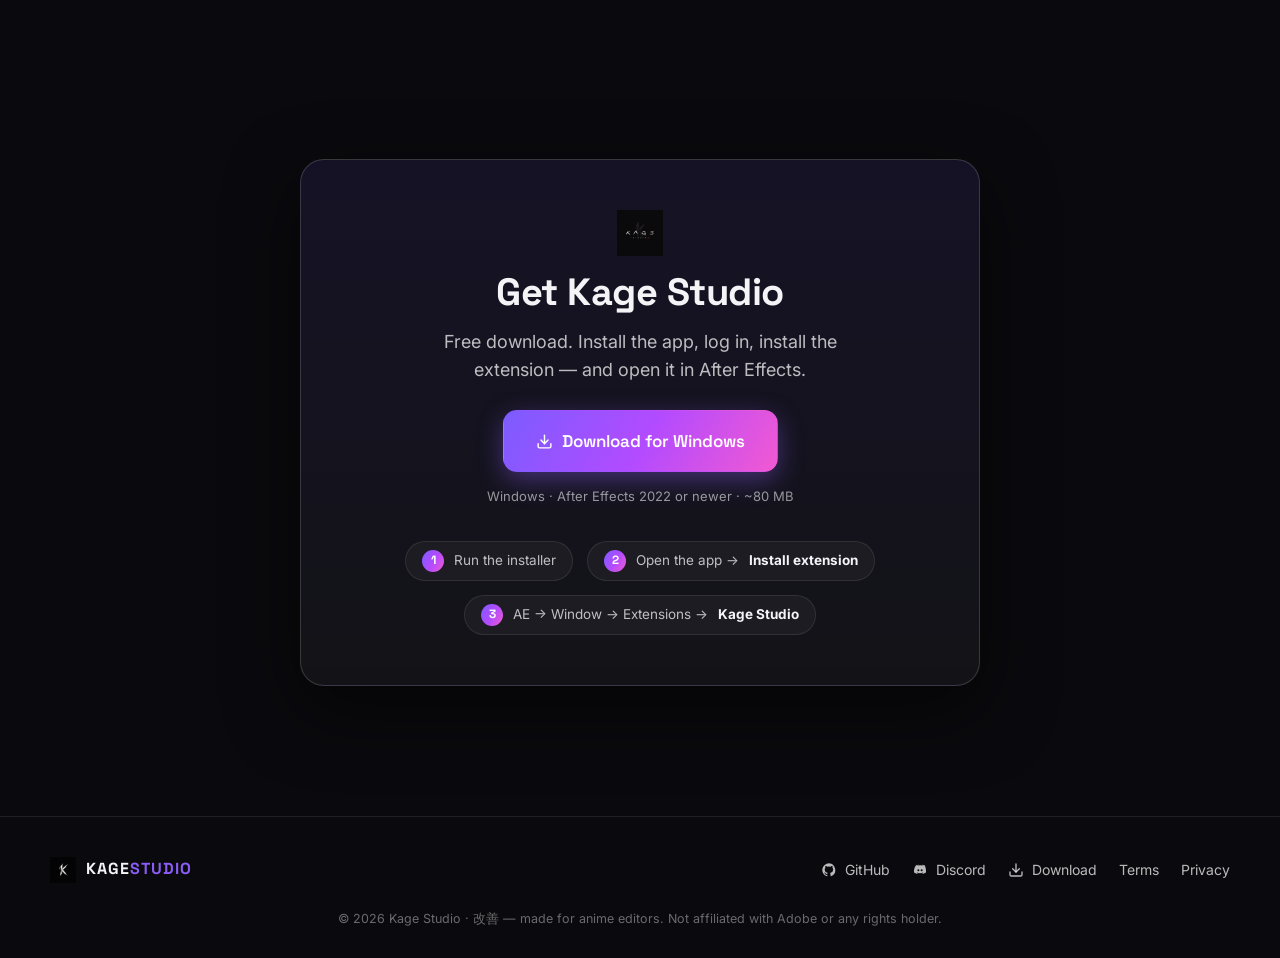
==== commit 0053e640: "Add Terms of Service and Privacy Policy" ====
--- a/index.html
+++ b/index.html
@@ -233,9 +233,11 @@
                 <a href="https://github.com/OrsooTR/kage-studio" target="_blank" rel="noopener"><svg class="ic"><use href="#i-github"/></svg> GitHub</a>
                 <a href="#joindiscord" data-discord><svg class="ic"><use href="#i-discord"/></svg> Discord</a>
                 <a href="https://github.com/OrsooTR/kage-studio/releases/latest/download/KageStudioSetup.exe"><svg class="ic"><use href="#i-download"/></svg> Download</a>
-            </div>
-        </div>
-        <div class="foot-bottom">改善 · Kage Studio — made for anime editors.</div>
+                <a href="terms.html">Terms</a>
+                <a href="privacy.html">Privacy</a>
+            </div>
+        </div>
+        <div class="foot-bottom">© 2026 Kage Studio · 改善 — made for anime editors. Not affiliated with Adobe or any rights holder.</div>
     </footer>
 
     <script src="script.js"></script>
--- a/style.css
+++ b/style.css
@@ -158,6 +158,19 @@
 .foot-links a:hover{color:var(--text)}.foot-links .ic{width:16px;height:16px}
 .foot-bottom{max-width:1180px;margin:26px auto 0;color:var(--muted);font-size:12.5px;text-align:center;opacity:.7}
 
+/* legal pages */
+.legal{max-width:820px;margin:0 auto;padding:54px 28px 70px}
+.legal h1{font-family:var(--disp);font-weight:700;font-size:clamp(28px,4vw,40px);letter-spacing:-.5px}
+.legal-meta{color:var(--muted);font-size:13px;margin:6px 0 26px}
+.legal h2{font-family:var(--disp);font-weight:600;font-size:19px;margin:30px 0 10px}
+.legal p{color:var(--muted-2);font-size:15px;margin-bottom:12px}
+.legal ul{color:var(--muted-2);font-size:15px;margin:0 0 14px;padding-left:22px}
+.legal li{margin-bottom:7px}
+.legal a{color:var(--accent);text-decoration:underline;text-underline-offset:3px}
+.legal a:hover{color:var(--accent-2)}
+.legal strong{color:var(--text)}
+.legal-note{margin-top:30px;padding:16px 18px;border:1px solid var(--line-2);border-radius:var(--r-sm);background:var(--surface);color:var(--muted)!important;font-size:13.5px}
+
 /* scroll reveal */
 .reveal{opacity:0;transform:translateY(22px);transition:opacity .6s var(--ease),transform .6s var(--ease)}
 .reveal.in{opacity:1;transform:none}
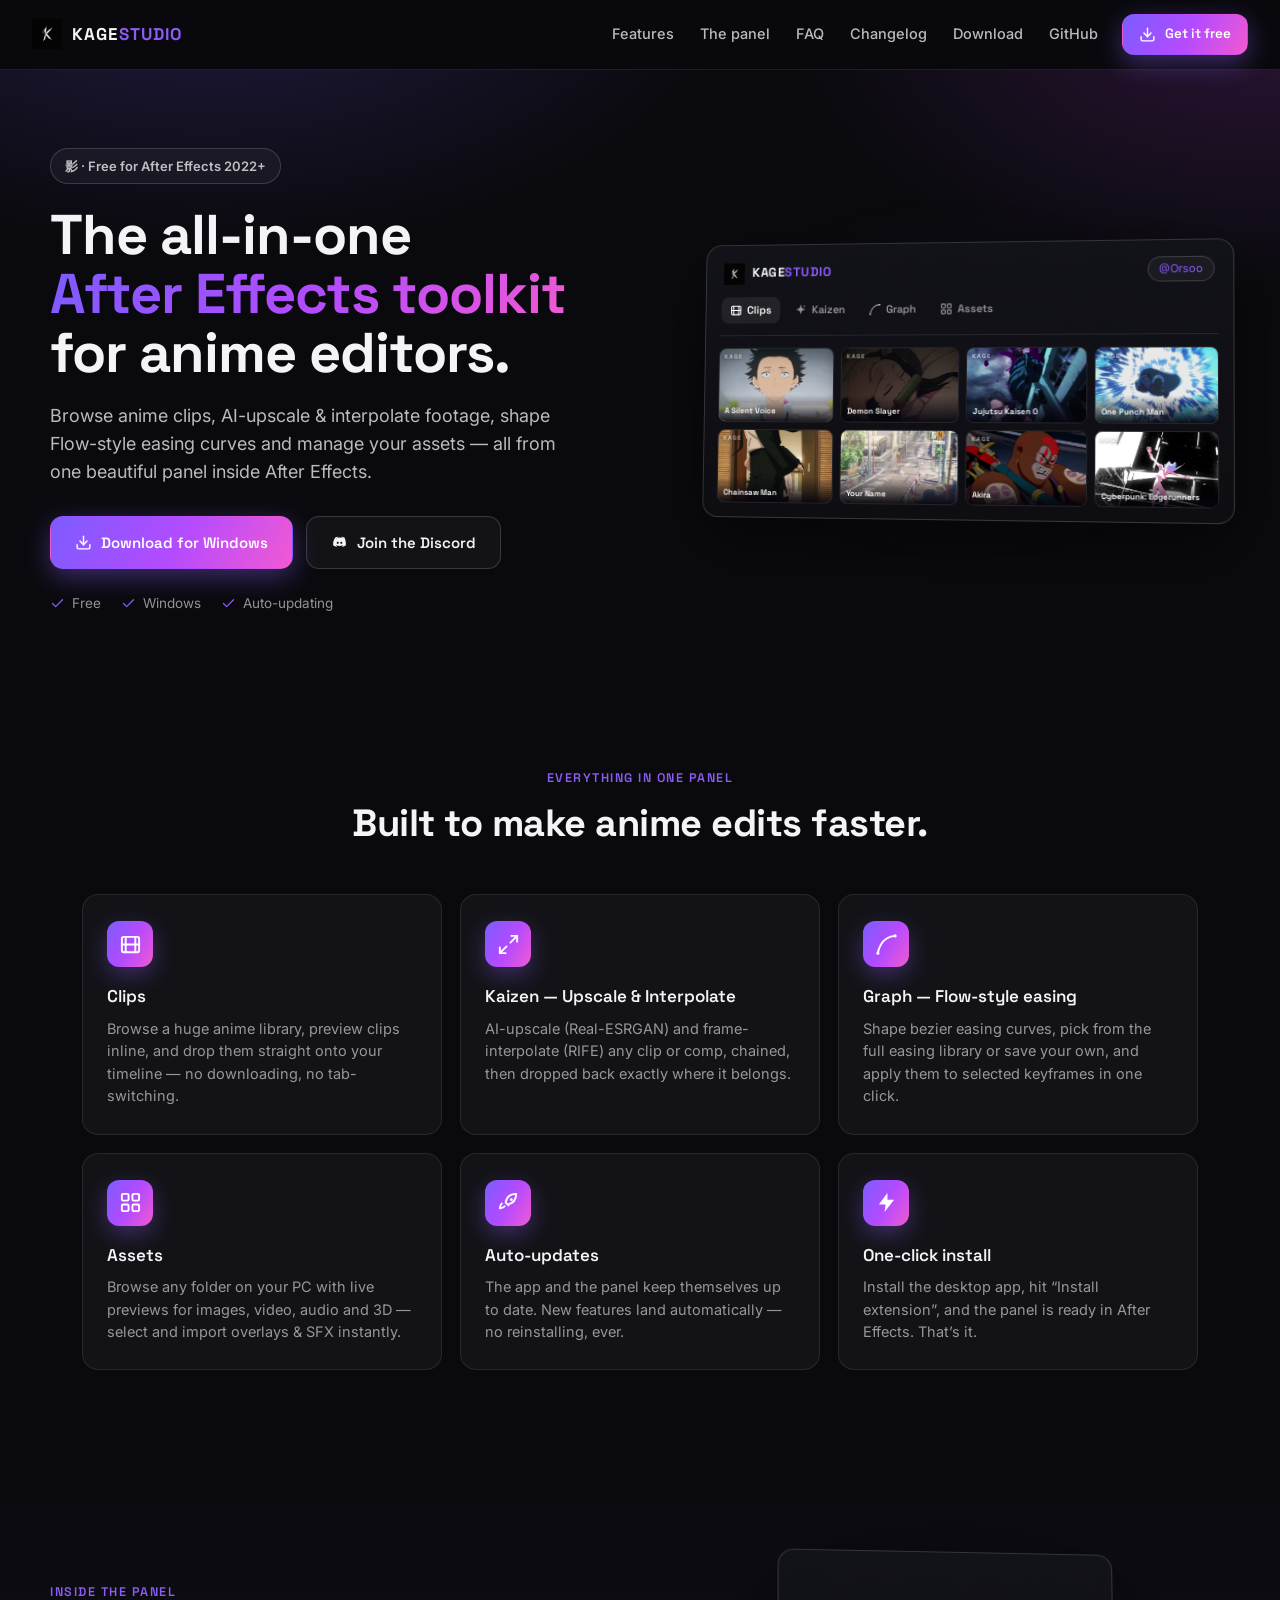
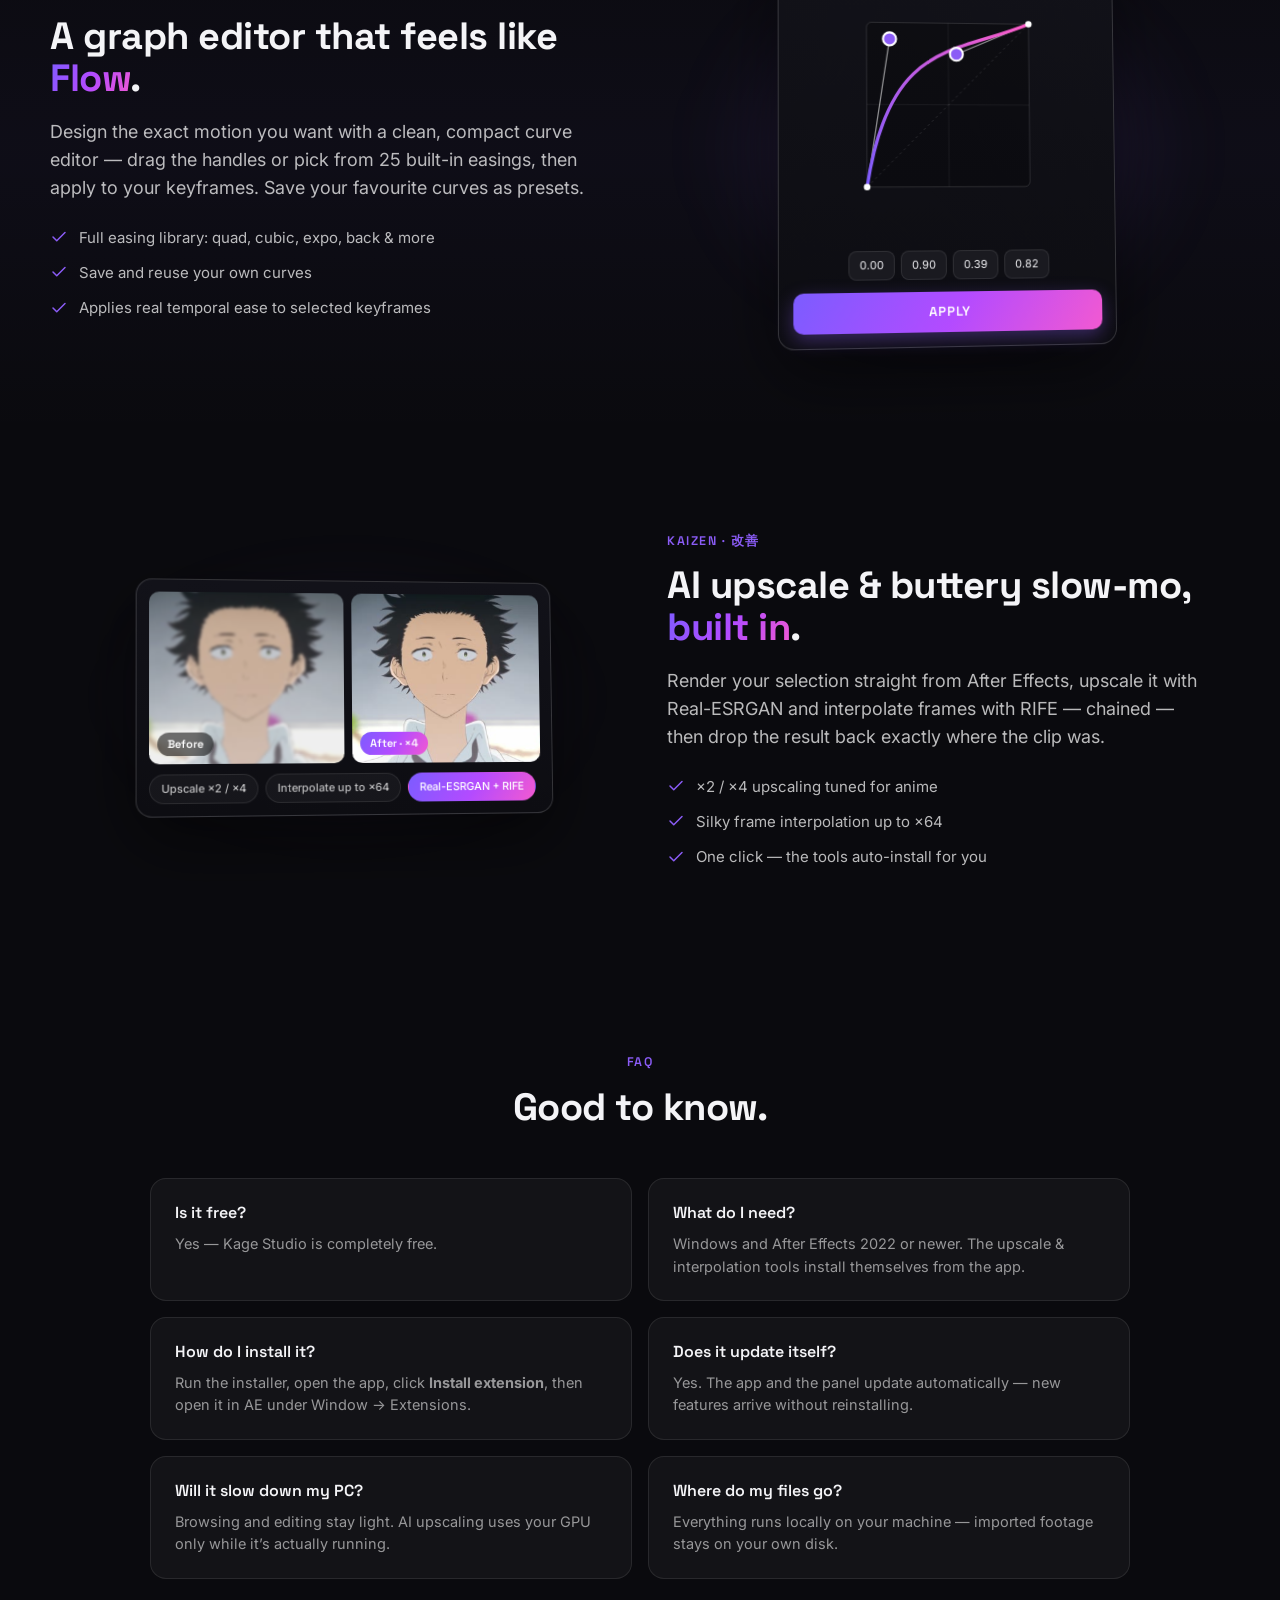
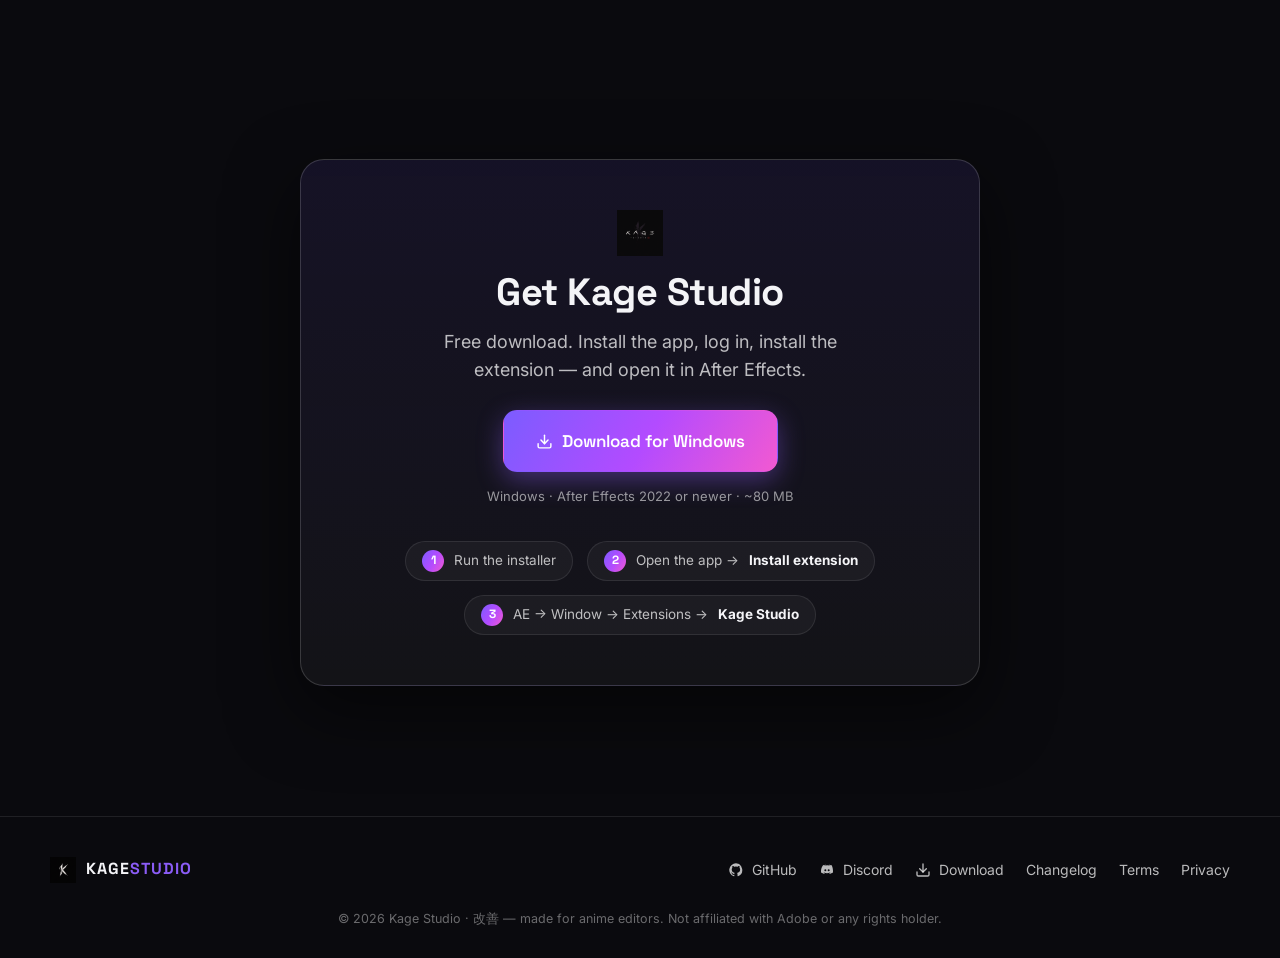
==== commit 339e13cf: "Add changelog page, wire Discord invite, nav links" ====
--- a/index.html
+++ b/index.html
@@ -40,6 +40,7 @@
             <a href="#features">Features</a>
             <a href="#panel">The panel</a>
             <a href="#faq">FAQ</a>
+            <a href="changelog.html">Changelog</a>
             <a href="#download">Download</a>
             <a class="nav-ghost" href="https://github.com/OrsooTR/kage-studio" target="_blank" rel="noopener">GitHub</a>
         </nav>
@@ -233,6 +234,7 @@
                 <a href="https://github.com/OrsooTR/kage-studio" target="_blank" rel="noopener"><svg class="ic"><use href="#i-github"/></svg> GitHub</a>
                 <a href="#joindiscord" data-discord><svg class="ic"><use href="#i-discord"/></svg> Discord</a>
                 <a href="https://github.com/OrsooTR/kage-studio/releases/latest/download/KageStudioSetup.exe"><svg class="ic"><use href="#i-download"/></svg> Download</a>
+                <a href="changelog.html">Changelog</a>
                 <a href="terms.html">Terms</a>
                 <a href="privacy.html">Privacy</a>
             </div>
--- a/style.css
+++ b/style.css
@@ -171,6 +171,18 @@
 .legal strong{color:var(--text)}
 .legal-note{margin-top:30px;padding:16px 18px;border:1px solid var(--line-2);border-radius:var(--r-sm);background:var(--surface);color:var(--muted)!important;font-size:13.5px}
 
+/* changelog */
+.changelog #cl-list{margin-top:8px}
+.cl-item{position:relative;padding:20px 22px;margin-bottom:14px;border:1px solid var(--line);border-radius:var(--r);background:var(--surface)}
+.cl-item.latest{border-color:var(--accent);background:linear-gradient(180deg,rgba(124,92,255,.08),var(--surface))}
+.cl-head{display:flex;align-items:center;gap:12px;margin-bottom:8px;flex-wrap:wrap}
+.cl-ver{font-family:var(--disp);font-weight:700;font-size:17px;color:var(--text)}
+.cl-latest{font-family:var(--disp);font-size:10px;font-weight:700;letter-spacing:1px;text-transform:uppercase;color:#fff;background:var(--grad);padding:3px 9px;border-radius:999px}
+.cl-date{margin-left:auto;color:var(--muted);font-size:13px}
+.cl-notes{color:var(--muted-2);font-size:15px}
+.cl-notes ul{margin:0;padding-left:20px}
+.cl-notes li{margin-bottom:5px}
+
 /* scroll reveal */
 .reveal{opacity:0;transform:translateY(22px);transition:opacity .6s var(--ease),transform .6s var(--ease)}
 .reveal.in{opacity:1;transform:none}
